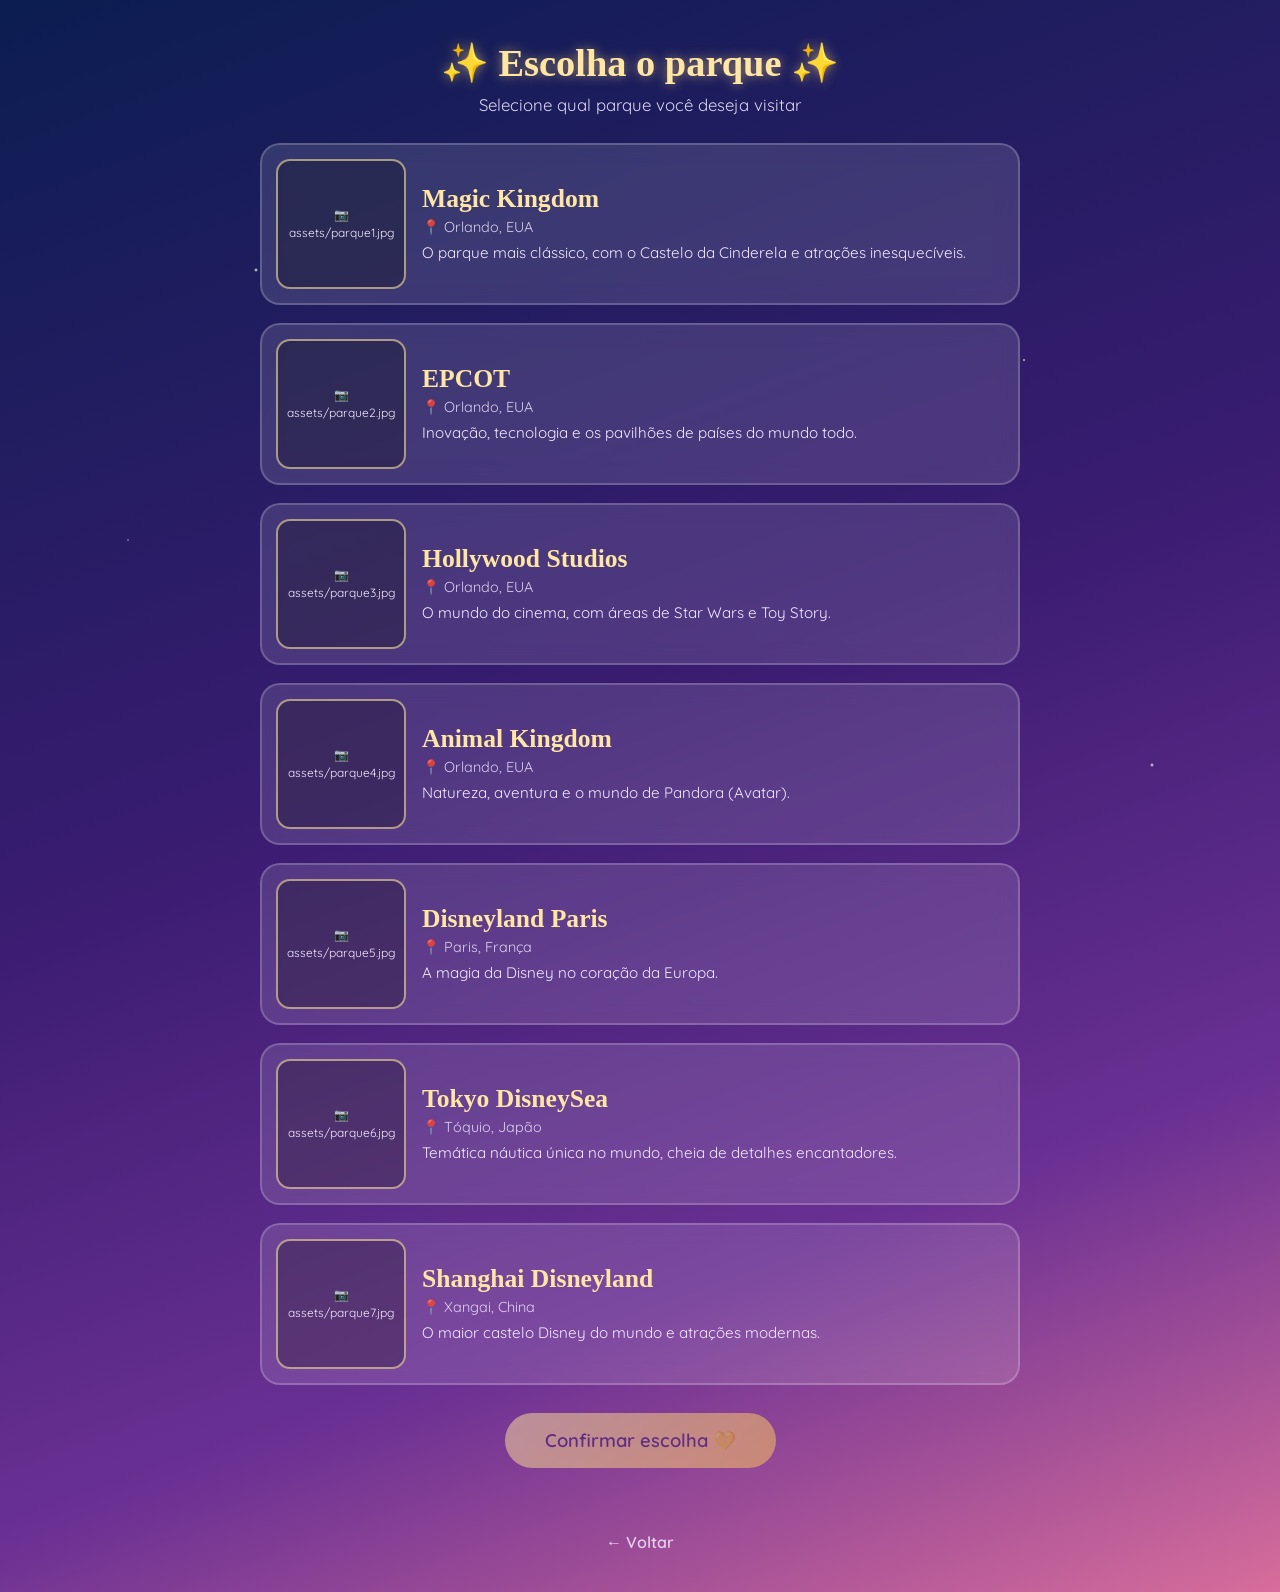
==== parques.html @ 4c43b783 "Remove castelo e adiciona pagina de selecao de parques Co-Authored-By: Claude Opus 4.8 <noreply@anth" ====
<!DOCTYPE html>
<html lang="pt-BR">
<head>
  <meta charset="UTF-8" />
  <meta name="viewport" content="width=device-width, initial-scale=1.0" />
  <title>Escolha o Parque ✨ Disney</title>
  <link rel="preconnect" href="https://fonts.googleapis.com" />
  <link rel="preconnect" href="https://fonts.gstatic.com" crossorigin />
  <link href="https://fonts.googleapis.com/css2?family=Mountains+of+Christmas:wght@700&family=Quicksand:wght@400;600&display=swap" rel="stylesheet" />
  <link rel="stylesheet" href="style.css" />
</head>
<body class="parks-page">
  <!-- Estrelas de fundo -->
  <div class="stars"></div>

  <main class="parks-container">
    <h1 class="title">✨ Escolha o parque ✨</h1>
    <p class="subtitle">Selecione qual parque você deseja visitar</p>

    <div id="parks-list" class="parks-list">
      <!-- Os cards dos parques são gerados pelo parques.js -->
    </div>

    <button id="park-confirm-btn" class="confirm-btn" disabled>Confirmar escolha 💛</button>
    <p id="park-message" class="confirm-message"></p>

    <a href="index.html" class="back-link">← Voltar</a>
  </main>

  <script src="parques.js"></script>
</body>
</html>
---- style.css ----
* {
  margin: 0;
  padding: 0;
  box-sizing: border-box;
}

body {
  font-family: "Quicksand", sans-serif;
  min-height: 100vh;
  display: flex;
  align-items: center;
  justify-content: center;
  padding: 20px;
  background: linear-gradient(160deg, #0b1d51 0%, #3a1c71 45%, #6a3093 75%, #d76d9b 100%);
  overflow-x: hidden;
  position: relative;
}

/* Estrelas piscando */
.stars {
  position: fixed;
  inset: 0;
  background-image:
    radial-gradient(2px 2px at 20% 30%, #fff, transparent),
    radial-gradient(2px 2px at 60% 70%, #fff, transparent),
    radial-gradient(1px 1px at 50% 20%, #fff, transparent),
    radial-gradient(1.5px 1.5px at 80% 40%, #fff, transparent),
    radial-gradient(1px 1px at 35% 80%, #fff, transparent),
    radial-gradient(2px 2px at 90% 85%, #fff, transparent),
    radial-gradient(1px 1px at 10% 60%, #fff, transparent);
  animation: twinkle 4s ease-in-out infinite alternate;
  pointer-events: none;
  z-index: 0;
}

@keyframes twinkle {
  from { opacity: 0.4; }
  to { opacity: 1; }
}

/* Cartão central */
.card {
  position: relative;
  z-index: 2;
  background: rgba(255, 255, 255, 0.12);
  backdrop-filter: blur(12px);
  -webkit-backdrop-filter: blur(12px);
  border: 1px solid rgba(255, 255, 255, 0.25);
  border-radius: 28px;
  padding: 40px 32px;
  max-width: 440px;
  width: 100%;
  text-align: center;
  box-shadow: 0 20px 60px rgba(0, 0, 0, 0.4);
}

.title {
  font-family: "Mountains of Christmas", cursive;
  font-size: 2.4rem;
  color: #ffe7a3;
  text-shadow: 0 0 12px rgba(255, 215, 120, 0.6);
  margin-bottom: 8px;
}

.subtitle {
  color: #f3e9ff;
  font-size: 1.05rem;
  margin-bottom: 26px;
  opacity: 0.9;
}

/* Moldura da foto */
.photo-frame {
  position: relative;
  width: 100%;
  aspect-ratio: 4 / 3;
  border-radius: 20px;
  overflow: hidden;
  border: 3px solid rgba(255, 231, 163, 0.7);
  background: rgba(0, 0, 0, 0.25);
  display: flex;
  align-items: center;
  justify-content: center;
  margin-bottom: 28px;
  box-shadow: 0 0 25px rgba(255, 215, 120, 0.35);
}

.photo-frame img {
  width: 100%;
  height: 100%;
  object-fit: cover;
  display: block;
}

.photo-placeholder {
  display: none;
  color: #f3e9ff;
  font-size: 1rem;
  line-height: 1.7;
  padding: 16px;
}

.photo-frame.empty .photo-placeholder {
  display: block;
}

.photo-placeholder code {
  background: rgba(0, 0, 0, 0.3);
  padding: 2px 8px;
  border-radius: 6px;
  font-size: 0.85rem;
}

/* Botão confirmar */
.confirm-btn {
  font-family: "Quicksand", sans-serif;
  font-weight: 600;
  font-size: 1.15rem;
  color: #3a1c71;
  background: linear-gradient(135deg, #ffe7a3, #ffc857);
  border: none;
  border-radius: 50px;
  padding: 16px 40px;
  cursor: pointer;
  transition: transform 0.2s ease, box-shadow 0.2s ease;
  box-shadow: 0 8px 24px rgba(255, 200, 87, 0.5);
}

.confirm-btn:hover {
  transform: translateY(-3px) scale(1.04);
  box-shadow: 0 12px 30px rgba(255, 200, 87, 0.7);
}

.confirm-btn.confirmed {
  background: linear-gradient(135deg, #a8e6a3, #6fcf97);
  box-shadow: 0 8px 24px rgba(111, 207, 151, 0.5);
}

.confirm-message {
  margin-top: 18px;
  color: #ffe7a3;
  font-weight: 600;
  font-size: 1.05rem;
  min-height: 24px;
}

/* Botão de música */
.music-toggle {
  position: fixed;
  top: 18px;
  right: 18px;
  z-index: 5;
  display: flex;
  align-items: center;
  gap: 8px;
  font-family: "Quicksand", sans-serif;
  font-weight: 600;
  color: #3a1c71;
  background: rgba(255, 255, 255, 0.85);
  border: none;
  border-radius: 50px;
  padding: 10px 16px;
  cursor: pointer;
  transition: transform 0.2s ease;
}

.music-toggle:hover { transform: scale(1.05); }

.music-toggle.playing .music-icon {
  animation: spin 2s linear infinite;
}

@keyframes spin {
  to { transform: rotate(360deg); }
}

.confirm-btn:disabled {
  opacity: 0.5;
  cursor: not-allowed;
  transform: none;
  box-shadow: none;
}

/* ===== Página de parques ===== */
.parks-page {
  align-items: flex-start;
  padding: 40px 20px;
}

.parks-container {
  position: relative;
  z-index: 2;
  width: 100%;
  max-width: 760px;
  text-align: center;
}

.parks-list {
  display: flex;
  flex-direction: column;
  gap: 18px;
  margin: 28px 0;
}

.park-card {
  display: flex;
  align-items: stretch;
  gap: 16px;
  text-align: left;
  background: rgba(255, 255, 255, 0.12);
  backdrop-filter: blur(10px);
  -webkit-backdrop-filter: blur(10px);
  border: 2px solid rgba(255, 255, 255, 0.2);
  border-radius: 20px;
  padding: 14px;
  cursor: pointer;
  font-family: "Quicksand", sans-serif;
  transition: transform 0.2s ease, border-color 0.2s ease, box-shadow 0.2s ease;
}

.park-card:hover {
  transform: translateY(-3px);
  border-color: rgba(255, 231, 163, 0.7);
}

.park-card.selected {
  border-color: #ffc857;
  box-shadow: 0 0 25px rgba(255, 200, 87, 0.6);
  background: rgba(255, 231, 163, 0.18);
}

.park-photo {
  position: relative;
  flex: 0 0 130px;
  width: 130px;
  height: 130px;
  border-radius: 14px;
  overflow: hidden;
  border: 2px solid rgba(255, 231, 163, 0.6);
  background: rgba(0, 0, 0, 0.25);
  display: flex;
  align-items: center;
  justify-content: center;
}

.park-photo img {
  width: 100%;
  height: 100%;
  object-fit: cover;
  display: block;
}

.park-placeholder {
  display: none;
  color: #f3e9ff;
  font-size: 0.75rem;
  text-align: center;
  line-height: 1.5;
  padding: 6px;
}

.park-photo.empty .park-placeholder {
  display: block;
}

.park-info {
  display: flex;
  flex-direction: column;
  justify-content: center;
  color: #f3e9ff;
}

.park-info h2 {
  font-family: "Mountains of Christmas", cursive;
  font-size: 1.6rem;
  color: #ffe7a3;
  margin-bottom: 4px;
}

.park-local {
  font-size: 0.9rem;
  opacity: 0.85;
  margin-bottom: 6px;
}

.park-desc {
  font-size: 0.95rem;
  line-height: 1.4;
}

.back-link {
  display: inline-block;
  margin-top: 22px;
  color: #f3e9ff;
  text-decoration: none;
  font-weight: 600;
  opacity: 0.85;
}

.back-link:hover { opacity: 1; }

@media (max-width: 520px) {
  .park-card { flex-direction: column; align-items: center; text-align: center; }
  .park-photo { flex-basis: auto; width: 100%; height: 160px; }
  .park-info { align-items: center; }
}

@media (max-width: 480px) {
  .title { font-size: 1.9rem; }
  .music-text { display: none; }
}
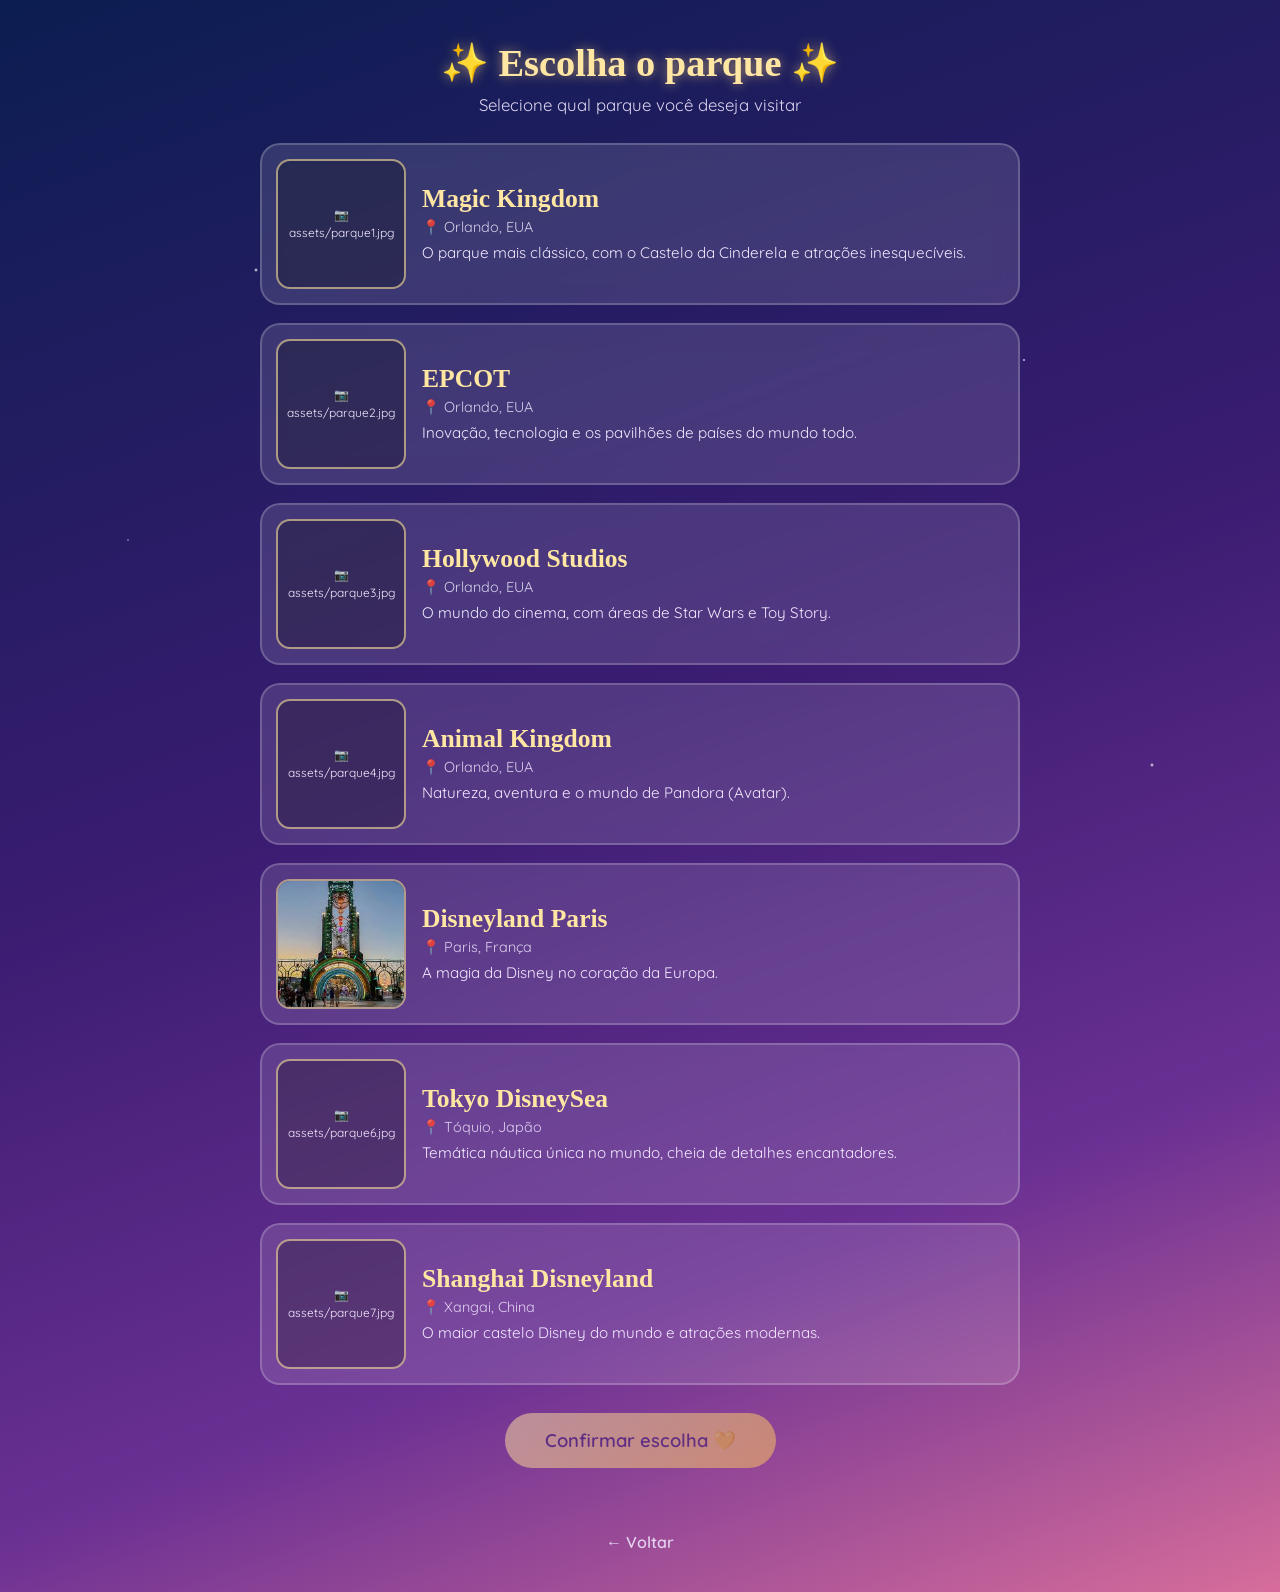
==== commit 9bdde4f3: "Adiciona versionamento de cache nos arquivos (corrige cache no celular) Co-Authored-By: Claude Opus " ====
--- a/parques.html
+++ b/parques.html
@@ -7,7 +7,7 @@
   <link rel="preconnect" href="https://fonts.googleapis.com" />
   <link rel="preconnect" href="https://fonts.gstatic.com" crossorigin />
   <link href="https://fonts.googleapis.com/css2?family=Mountains+of+Christmas:wght@700&family=Quicksand:wght@400;600&display=swap" rel="stylesheet" />
-  <link rel="stylesheet" href="style.css" />
+  <link rel="stylesheet" href="style.css?v=2" />
 </head>
 <body class="parks-page">
   <!-- Estrelas de fundo -->
@@ -27,6 +27,6 @@
     <a href="index.html" class="back-link">← Voltar</a>
   </main>
 
-  <script src="parques.js"></script>
+  <script src="parques.js?v=2"></script>
 </body>
 </html>
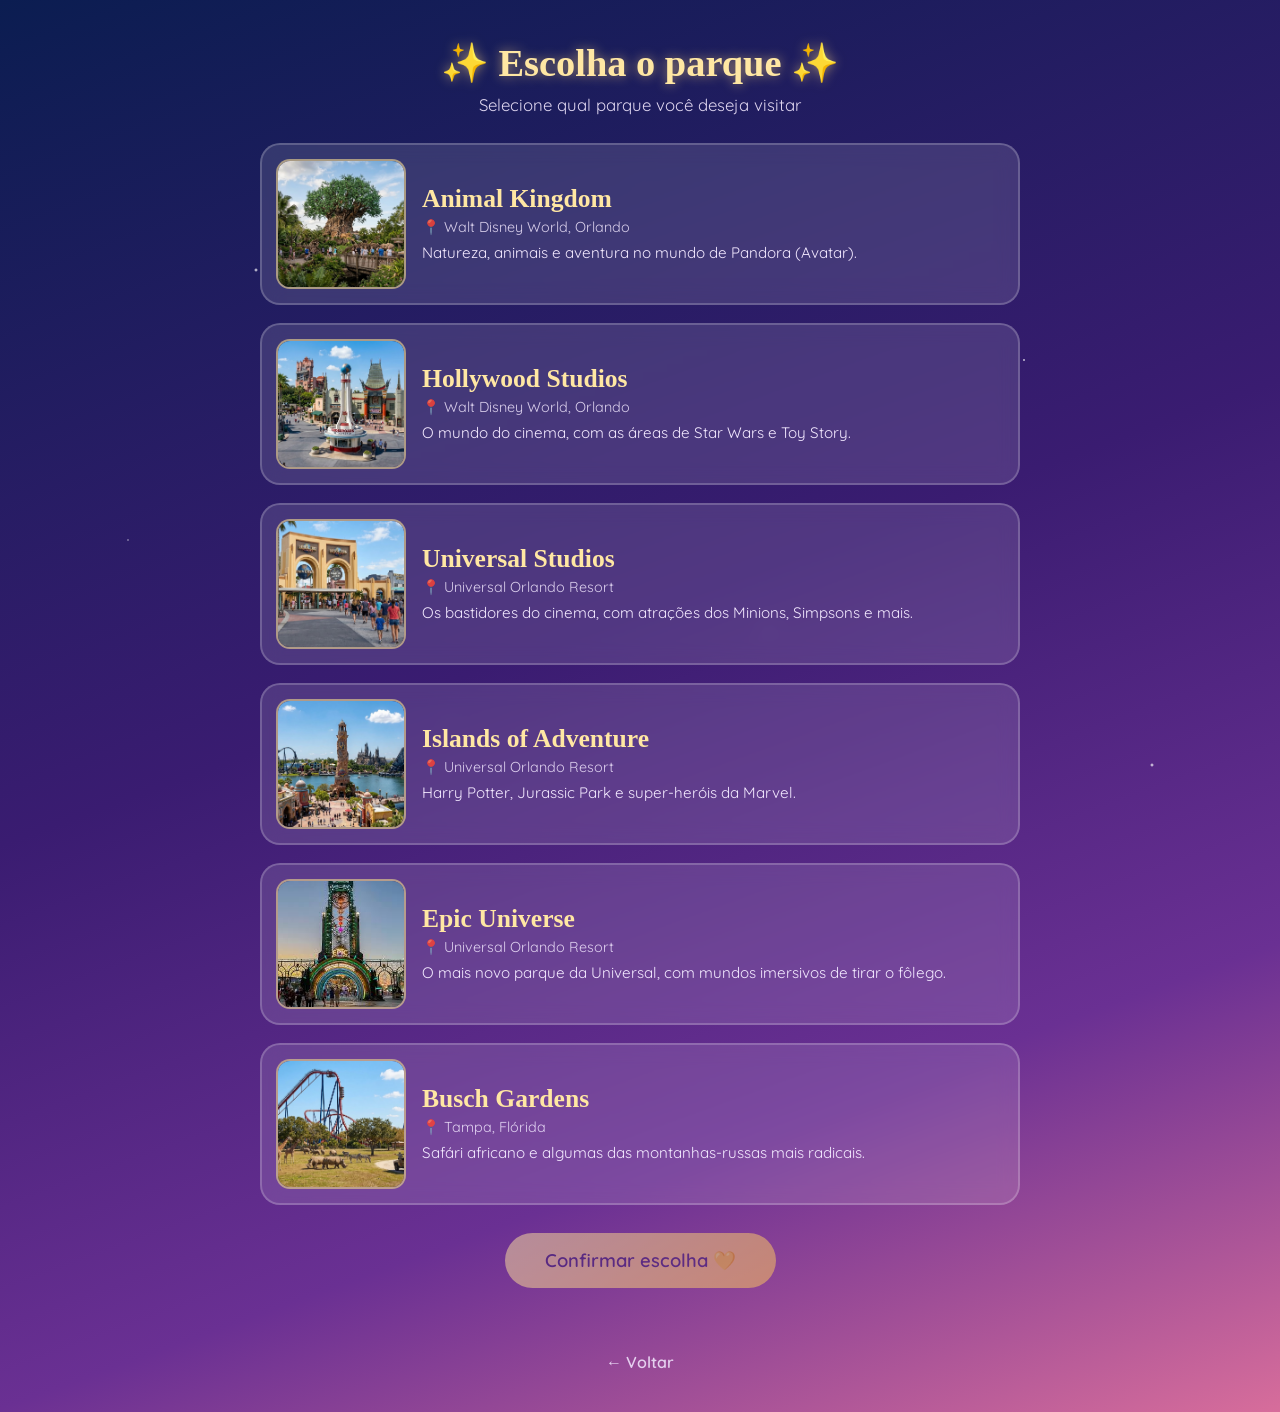
==== commit 3c23d28e: "Atualiza lista de parques (Disney, Universal e Busch Gardens) Co-Authored-By: Claude Opus 4.8 <norep" ====
--- a/parques.html
+++ b/parques.html
@@ -7,7 +7,7 @@
   <link rel="preconnect" href="https://fonts.googleapis.com" />
   <link rel="preconnect" href="https://fonts.gstatic.com" crossorigin />
   <link href="https://fonts.googleapis.com/css2?family=Mountains+of+Christmas:wght@700&family=Quicksand:wght@400;600&display=swap" rel="stylesheet" />
-  <link rel="stylesheet" href="style.css?v=2" />
+  <link rel="stylesheet" href="style.css?v=3" />
 </head>
 <body class="parks-page">
   <!-- Estrelas de fundo -->
@@ -27,6 +27,6 @@
     <a href="index.html" class="back-link">← Voltar</a>
   </main>
 
-  <script src="parques.js?v=2"></script>
+  <script src="parques.js?v=3"></script>
 </body>
 </html>
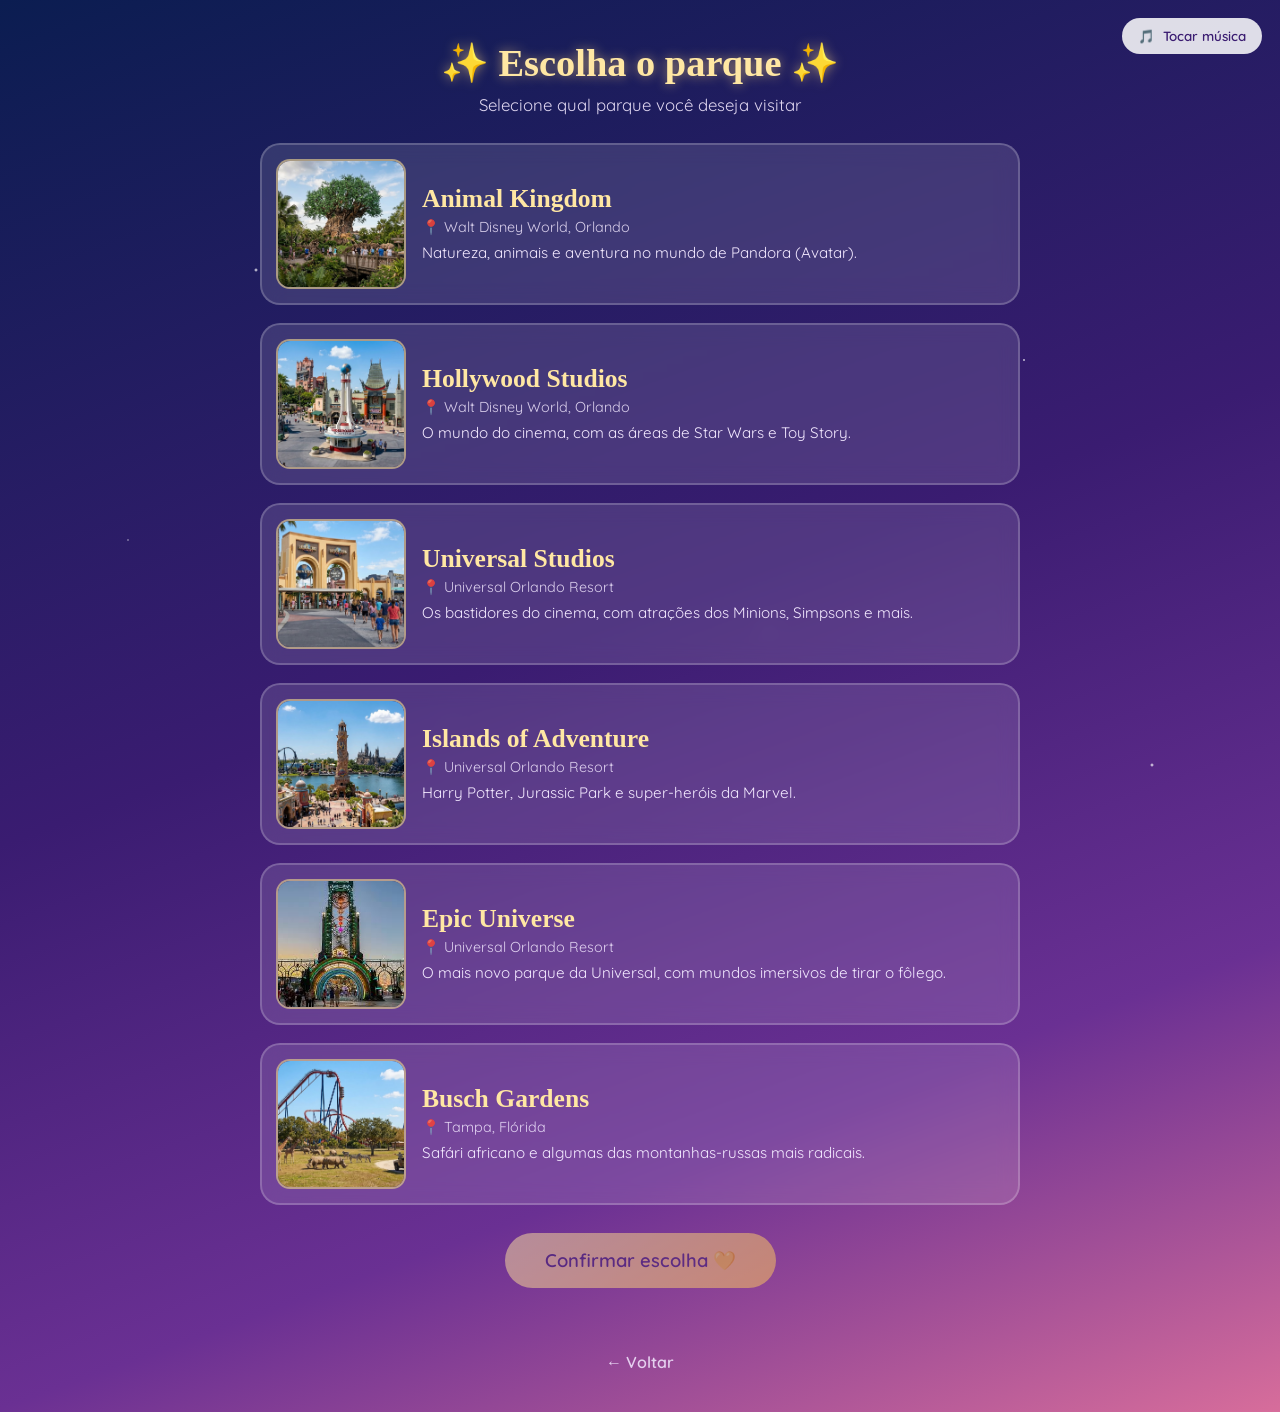
==== commit d00a1cde: "Toca a musica de fundo tambem na pagina dos parques Co-Authored-By: Claude Opus 4.8 <noreply@anthrop" ====
--- a/parques.html
+++ b/parques.html
@@ -7,11 +7,22 @@
   <link rel="preconnect" href="https://fonts.googleapis.com" />
   <link rel="preconnect" href="https://fonts.gstatic.com" crossorigin />
   <link href="https://fonts.googleapis.com/css2?family=Mountains+of+Christmas:wght@700&family=Quicksand:wght@400;600&display=swap" rel="stylesheet" />
-  <link rel="stylesheet" href="style.css?v=3" />
+  <link rel="stylesheet" href="style.css?v=4" />
 </head>
 <body class="parks-page">
   <!-- Estrelas de fundo -->
   <div class="stars"></div>
+
+  <!-- Botão de música -->
+  <button id="music-toggle" class="music-toggle" aria-label="Ligar/desligar música">
+    <span class="music-icon">🎵</span>
+    <span class="music-text">Tocar música</span>
+  </button>
+
+  <!-- Áudio de fundo -->
+  <audio id="bg-music" loop>
+    <source src="assets/musica.mp3" type="audio/mpeg" />
+  </audio>
 
   <main class="parks-container">
     <h1 class="title">✨ Escolha o parque ✨</h1>
@@ -27,6 +38,7 @@
     <a href="index.html" class="back-link">← Voltar</a>
   </main>
 
-  <script src="parques.js?v=3"></script>
+  <script src="musica.js?v=4"></script>
+  <script src="parques.js?v=4"></script>
 </body>
 </html>
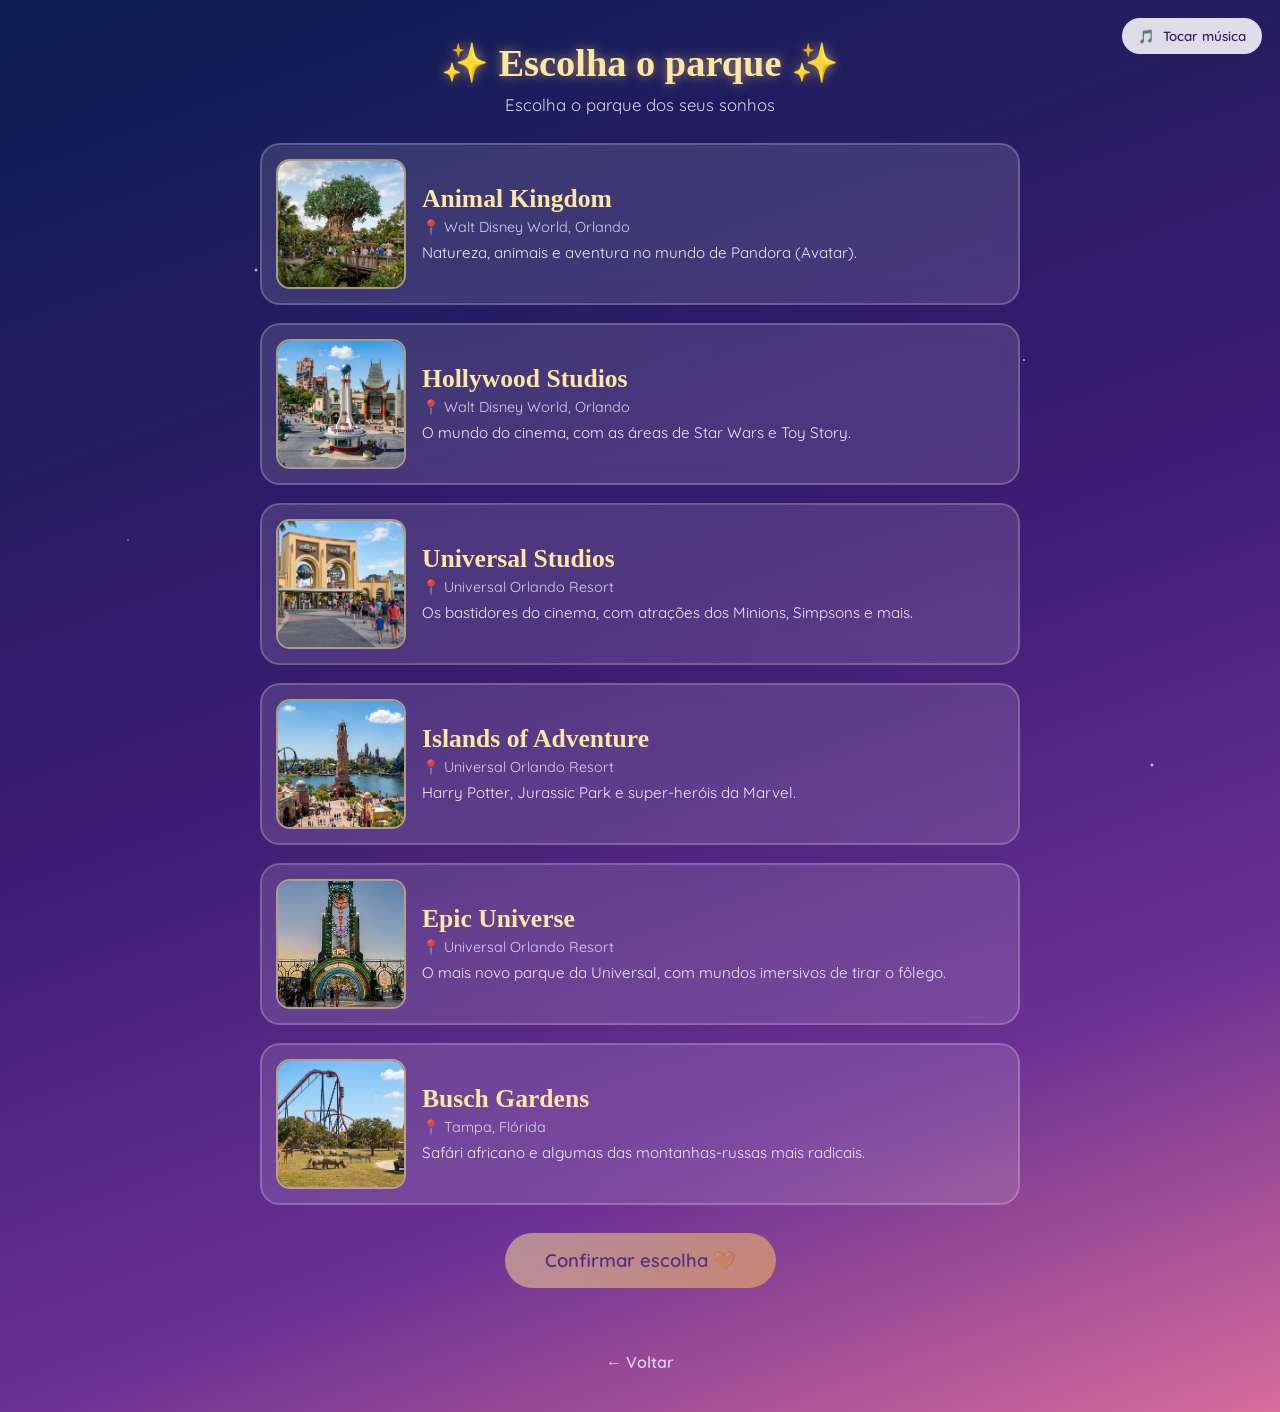
==== commit 9638da79: "Atualiza textos e adiciona chuva de coracoes ao confirmar parque Co-Authored-By: Claude Opus 4.8 <no" ====
--- a/parques.html
+++ b/parques.html
@@ -7,7 +7,7 @@
   <link rel="preconnect" href="https://fonts.googleapis.com" />
   <link rel="preconnect" href="https://fonts.gstatic.com" crossorigin />
   <link href="https://fonts.googleapis.com/css2?family=Mountains+of+Christmas:wght@700&family=Quicksand:wght@400;600&display=swap" rel="stylesheet" />
-  <link rel="stylesheet" href="style.css?v=4" />
+  <link rel="stylesheet" href="style.css?v=5" />
 </head>
 <body class="parks-page">
   <!-- Estrelas de fundo -->
@@ -26,7 +26,7 @@
 
   <main class="parks-container">
     <h1 class="title">✨ Escolha o parque ✨</h1>
-    <p class="subtitle">Selecione qual parque você deseja visitar</p>
+    <p class="subtitle">Escolha o parque dos seus sonhos</p>
 
     <div id="parks-list" class="parks-list">
       <!-- Os cards dos parques são gerados pelo parques.js -->
@@ -38,7 +38,7 @@
     <a href="index.html" class="back-link">← Voltar</a>
   </main>
 
-  <script src="musica.js?v=4"></script>
-  <script src="parques.js?v=4"></script>
+  <script src="musica.js?v=5"></script>
+  <script src="parques.js?v=5"></script>
 </body>
 </html>
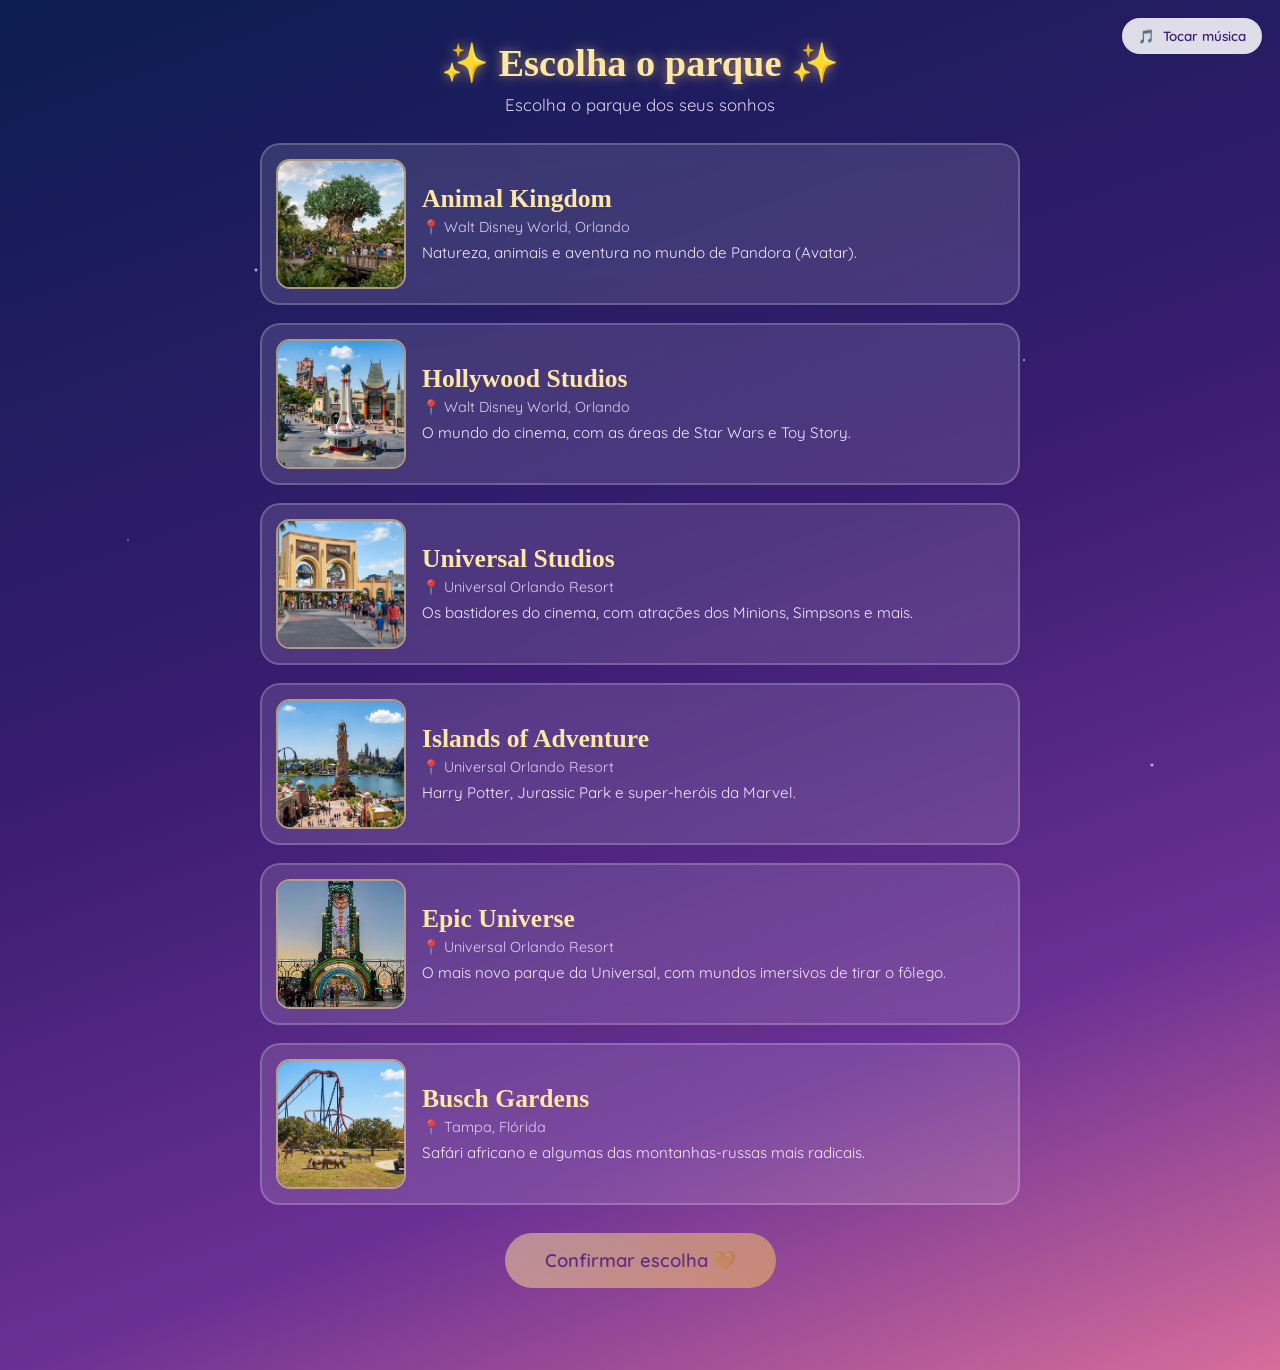
==== commit bd6b31da: "Remove botao Voltar da pagina de parques Co-Authored-By: Claude Opus 4.8 <noreply@anthropic.com> Cla" ====
--- a/parques.html
+++ b/parques.html
@@ -7,7 +7,7 @@
   <link rel="preconnect" href="https://fonts.googleapis.com" />
   <link rel="preconnect" href="https://fonts.gstatic.com" crossorigin />
   <link href="https://fonts.googleapis.com/css2?family=Mountains+of+Christmas:wght@700&family=Quicksand:wght@400;600&display=swap" rel="stylesheet" />
-  <link rel="stylesheet" href="style.css?v=5" />
+  <link rel="stylesheet" href="style.css?v=6" />
 </head>
 <body class="parks-page">
   <!-- Estrelas de fundo -->
@@ -34,11 +34,9 @@
 
     <button id="park-confirm-btn" class="confirm-btn" disabled>Confirmar escolha 💛</button>
     <p id="park-message" class="confirm-message"></p>
-
-    <a href="index.html" class="back-link">← Voltar</a>
   </main>
 
-  <script src="musica.js?v=5"></script>
-  <script src="parques.js?v=5"></script>
+  <script src="musica.js?v=6"></script>
+  <script src="parques.js?v=6"></script>
 </body>
 </html>
